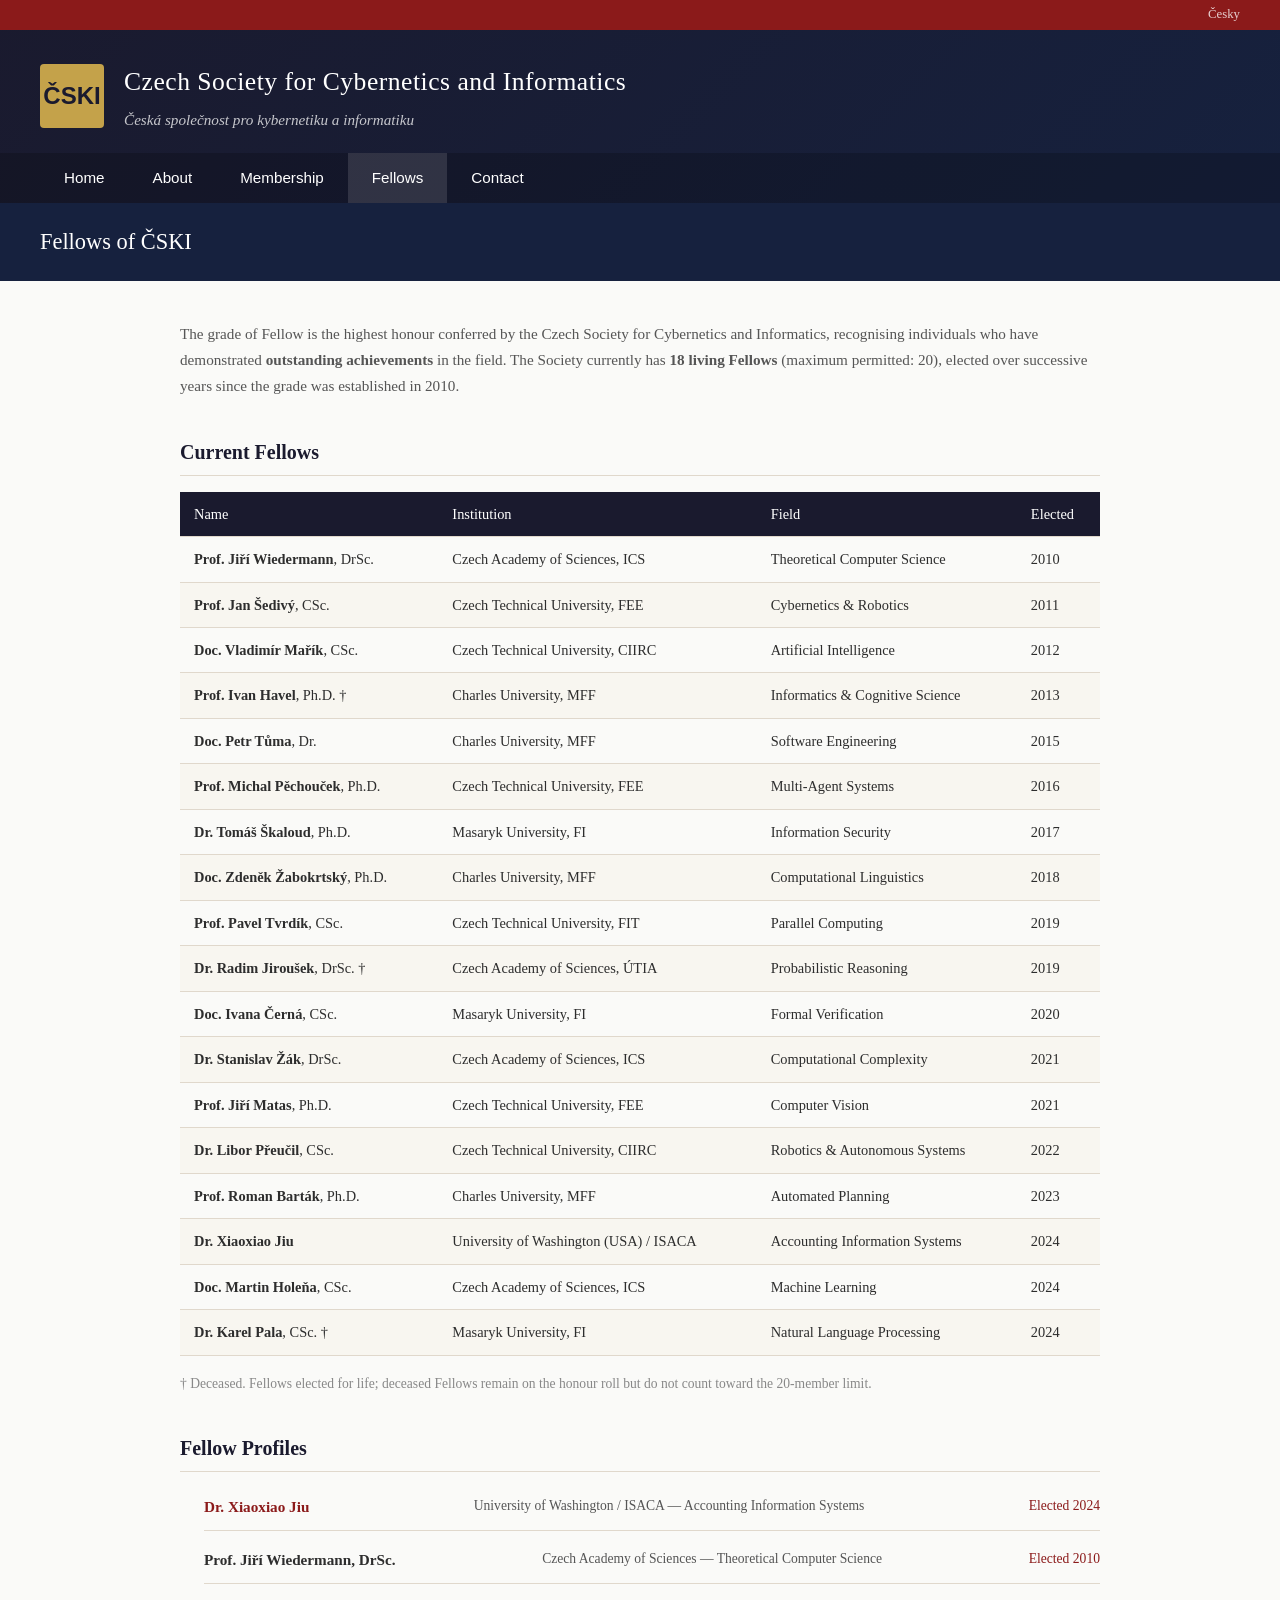
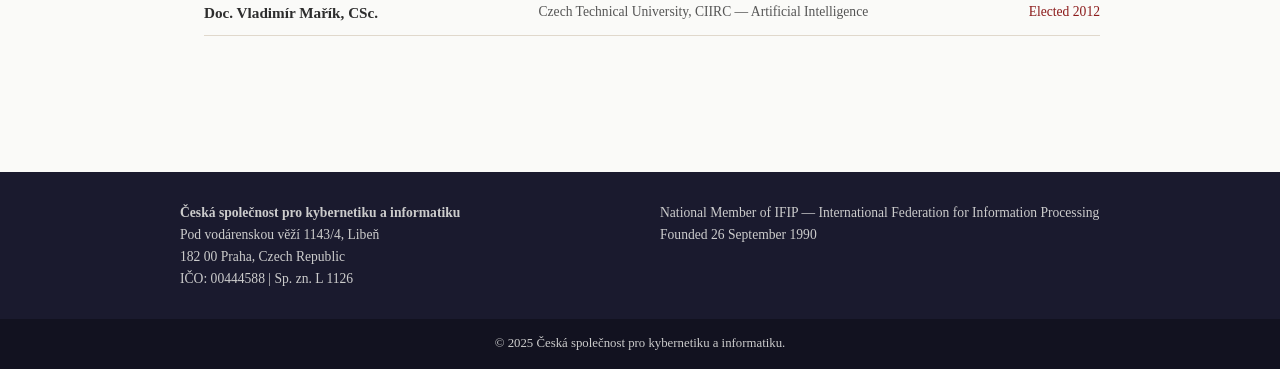
==== fellows.html @ 6ceee029 "Initial: CSKI society website" ====
<!DOCTYPE html>
<html lang="en">
<head>
<meta charset="UTF-8">
<meta name="viewport" content="width=device-width, initial-scale=1.0">
<title>Fellows — ČSKI</title>
<link rel="stylesheet" href="style.css">
</head>
<body>
<header>
  <div class="header-top"><div class="lang-switch"><a href="fellows-cs.html">Česky</a></div></div>
  <div class="header-main">
    <div class="logo-area">
      <div class="logo-icon">ČSKI</div>
      <div class="logo-text">
        <h1>Czech Society for Cybernetics and Informatics</h1>
        <p class="subtitle">Česká společnost pro kybernetiku a informatiku</p>
      </div>
    </div>
  </div>
  <nav>
    <ul>
      <li><a href="index.html">Home</a></li>
      <li><a href="about.html">About</a></li>
      <li><a href="membership.html">Membership</a></li>
      <li><a href="fellows.html" class="active">Fellows</a></li>
      <li><a href="contact.html">Contact</a></li>
    </ul>
  </nav>
</header>

<div class="page-title">Fellows of ČSKI</div>

<main>
  <section class="content-section">
    <p>The grade of Fellow is the highest honour conferred by the Czech Society for Cybernetics and Informatics, recognising individuals who have demonstrated <strong>outstanding achievements</strong> in the field. The Society currently has <strong>18 living Fellows</strong> (maximum permitted: 20), elected over successive years since the grade was established in 2010.</p>
  </section>

  <section class="content-section">
    <h3>Current Fellows</h3>
    <table>
      <thead>
        <tr><th>Name</th><th>Institution</th><th>Field</th><th>Elected</th></tr>
      </thead>
      <tbody>
        <tr><td><strong>Prof. Jiří Wiedermann</strong>, DrSc.</td><td>Czech Academy of Sciences, ICS</td><td>Theoretical Computer Science</td><td>2010</td></tr>
        <tr><td><strong>Prof. Jan Šedivý</strong>, CSc.</td><td>Czech Technical University, FEE</td><td>Cybernetics &amp; Robotics</td><td>2011</td></tr>
        <tr><td><strong>Doc. Vladimír Mařík</strong>, CSc.</td><td>Czech Technical University, CIIRC</td><td>Artificial Intelligence</td><td>2012</td></tr>
        <tr><td><strong>Prof. Ivan Havel</strong>, Ph.D. †</td><td>Charles University, MFF</td><td>Informatics &amp; Cognitive Science</td><td>2013</td></tr>
        <tr><td><strong>Doc. Petr Tůma</strong>, Dr.</td><td>Charles University, MFF</td><td>Software Engineering</td><td>2015</td></tr>
        <tr><td><strong>Prof. Michal Pěchouček</strong>, Ph.D.</td><td>Czech Technical University, FEE</td><td>Multi-Agent Systems</td><td>2016</td></tr>
        <tr><td><strong>Dr. Tomáš Škaloud</strong>, Ph.D.</td><td>Masaryk University, FI</td><td>Information Security</td><td>2017</td></tr>
        <tr><td><strong>Doc. Zdeněk Žabokrtský</strong>, Ph.D.</td><td>Charles University, MFF</td><td>Computational Linguistics</td><td>2018</td></tr>
        <tr><td><strong>Prof. Pavel Tvrdík</strong>, CSc.</td><td>Czech Technical University, FIT</td><td>Parallel Computing</td><td>2019</td></tr>
        <tr><td><strong>Dr. Radim Jiroušek</strong>, DrSc. †</td><td>Czech Academy of Sciences, ÚTIA</td><td>Probabilistic Reasoning</td><td>2019</td></tr>
        <tr><td><strong>Doc. Ivana Černá</strong>, CSc.</td><td>Masaryk University, FI</td><td>Formal Verification</td><td>2020</td></tr>
        <tr><td><strong>Dr. Stanislav Žák</strong>, DrSc.</td><td>Czech Academy of Sciences, ICS</td><td>Computational Complexity</td><td>2021</td></tr>
        <tr><td><strong>Prof. Jiří Matas</strong>, Ph.D.</td><td>Czech Technical University, FEE</td><td>Computer Vision</td><td>2021</td></tr>
        <tr><td><strong>Dr. Libor Přeučil</strong>, CSc.</td><td>Czech Technical University, CIIRC</td><td>Robotics &amp; Autonomous Systems</td><td>2022</td></tr>
        <tr><td><strong>Prof. Roman Barták</strong>, Ph.D.</td><td>Charles University, MFF</td><td>Automated Planning</td><td>2023</td></tr>
        <tr><td><strong>Dr. Xiaoxiao Jiu</strong></td><td>University of Washington (USA) / ISACA</td><td>Accounting Information Systems</td><td>2024</td></tr>
        <tr><td><strong>Doc. Martin Holeňa</strong>, CSc.</td><td>Czech Academy of Sciences, ICS</td><td>Machine Learning</td><td>2024</td></tr>
        <tr><td><strong>Dr. Karel Pala</strong>, CSc. †</td><td>Masaryk University, FI</td><td>Natural Language Processing</td><td>2024</td></tr>
      </tbody>
    </table>
    <p style="font-size:0.85rem; color:#888; margin-top:8px;">† Deceased. Fellows elected for life; deceased Fellows remain on the honour roll but do not count toward the 20-member limit.</p>
  </section>

  <section class="content-section">
    <h3>Fellow Profiles</h3>
    <ul class="fellow-list">
      <li>
        <span class="fellow-name"><a href="fellow-jiu.html" style="color:var(--czech-red); text-decoration:none;">Dr. Xiaoxiao Jiu</a></span>
        <span class="fellow-info">University of Washington / ISACA — Accounting Information Systems</span>
        <span class="fellow-year">Elected 2024</span>
      </li>
      <li>
        <span class="fellow-name">Prof. Jiří Wiedermann, DrSc.</span>
        <span class="fellow-info">Czech Academy of Sciences — Theoretical Computer Science</span>
        <span class="fellow-year">Elected 2010</span>
      </li>
      <li>
        <span class="fellow-name">Doc. Vladimír Mařík, CSc.</span>
        <span class="fellow-info">Czech Technical University, CIIRC — Artificial Intelligence</span>
        <span class="fellow-year">Elected 2012</span>
      </li>
    </ul>
  </section>
</main>

<footer>
  <div class="footer-content">
    <div class="footer-address">
      <p><strong>Česká společnost pro kybernetiku a informatiku</strong></p>
      <p>Pod vodárenskou věží 1143/4, Libeň</p>
      <p>182 00 Praha, Czech Republic</p>
      <p>IČO: 00444588 | Sp. zn. L 1126</p>
    </div>
    <div class="footer-affiliation">
      <p>National Member of IFIP — International Federation for Information Processing</p>
      <p>Founded 26 September 1990</p>
    </div>
  </div>
  <div class="footer-bottom"><p>&copy; 2025 Česká společnost pro kybernetiku a informatiku.</p></div>
</footer>
</body>
</html>
---- style.css ----
/* CSKI Website Styles — Czech Academic Society */
:root {
  --czech-red: #8B1A1A;
  --czech-dark: #1a1a2e;
  --czech-blue: #16213e;
  --accent-gold: #c4a24a;
  --text: #2d2d2d;
  --text-light: #555;
  --bg: #fafaf8;
  --card-bg: #fff;
  --border: #e0d8cc;
}

* { margin:0; padding:0; box-sizing:border-box; }

body {
  font-family: 'Georgia', 'Times New Roman', serif;
  color: var(--text);
  background: var(--bg);
  line-height: 1.7;
}

header {
  background: linear-gradient(135deg, var(--czech-dark) 0%, var(--czech-blue) 100%);
  color: #fff;
}

.header-top {
  background: var(--czech-red);
  text-align: right;
  padding: 4px 40px;
  font-size: 0.8rem;
}

.lang-switch a {
  color: #fff;
  text-decoration: none;
  opacity: 0.8;
}

.header-main {
  padding: 30px 40px 20px;
}

.logo-area {
  display: flex;
  align-items: center;
  gap: 20px;
}

.logo-icon {
  background: var(--accent-gold);
  color: var(--czech-dark);
  width: 64px;
  height: 64px;
  display: flex;
  align-items: center;
  justify-content: center;
  font-size: 1.5rem;
  font-weight: bold;
  font-family: 'Helvetica Neue', Arial, sans-serif;
  border-radius: 4px;
}

.logo-text h1 {
  font-size: 1.6rem;
  font-weight: normal;
  letter-spacing: 0.5px;
}

.subtitle {
  font-size: 0.95rem;
  opacity: 0.75;
  margin-top: 4px;
  font-style: italic;
}

nav {
  background: rgba(0,0,0,0.2);
  padding: 0 40px;
}

nav ul {
  list-style: none;
  display: flex;
}

nav li a {
  display: block;
  color: #fff;
  text-decoration: none;
  padding: 12px 24px;
  font-size: 0.95rem;
  transition: background 0.2s;
  font-family: 'Helvetica Neue', Arial, sans-serif;
}

nav li a:hover, nav li a.active {
  background: rgba(255,255,255,0.12);
}

main {
  max-width: 960px;
  margin: 0 auto;
  padding: 40px 20px;
}

.hero {
  margin-bottom: 40px;
}

.hero h2 {
  font-size: 1.8rem;
  color: var(--czech-dark);
  margin-bottom: 16px;
  font-weight: normal;
  border-bottom: 2px solid var(--czech-red);
  padding-bottom: 10px;
}

.hero p {
  font-size: 1.05rem;
  margin-bottom: 12px;
  color: var(--text-light);
}

.highlights {
  display: grid;
  grid-template-columns: repeat(3, 1fr);
  gap: 24px;
  margin-top: 30px;
}

.highlight-card {
  background: var(--card-bg);
  border: 1px solid var(--border);
  padding: 24px;
  border-radius: 4px;
}

.highlight-card h3 {
  font-size: 1.1rem;
  color: var(--czech-red);
  margin-bottom: 10px;
  font-weight: normal;
}

.highlight-card p {
  font-size: 0.9rem;
  color: var(--text-light);
}

/* Page title bar */
.page-title {
  background: var(--czech-blue);
  color: #fff;
  padding: 20px 40px;
  font-size: 1.4rem;
}

/* Content styles */
.content-section {
  margin-bottom: 36px;
}

.content-section h3 {
  font-size: 1.25rem;
  color: var(--czech-dark);
  margin-bottom: 12px;
  padding-bottom: 6px;
  border-bottom: 1px solid var(--border);
}

.content-section p, .content-section li {
  font-size: 0.95rem;
  color: var(--text-light);
  margin-bottom: 8px;
}

.content-section ul {
  padding-left: 24px;
}

.content-section li {
  margin-bottom: 6px;
}

/* Fellow list */
.fellow-list {
  list-style: none;
  padding: 0;
}

.fellow-list li {
  padding: 10px 0;
  border-bottom: 1px solid var(--border);
  display: flex;
  justify-content: space-between;
  flex-wrap: wrap;
}

.fellow-name {
  font-weight: bold;
  color: var(--text);
}

.fellow-info {
  color: var(--text-light);
  font-size: 0.85rem;
}

.fellow-year {
  color: var(--czech-red);
  font-size: 0.85rem;
}

/* Tables */
table {
  width: 100%;
  border-collapse: collapse;
  margin: 16px 0;
}

th, td {
  padding: 10px 14px;
  text-align: left;
  border-bottom: 1px solid var(--border);
  font-size: 0.9rem;
}

th {
  background: var(--czech-dark);
  color: #fff;
  font-weight: normal;
}

tr:nth-child(even) td {
  background: #f8f6f0;
}

/* Profile */
.profile-header {
  display: flex;
  gap: 24px;
  margin-bottom: 30px;
}

.profile-avatar {
  width: 120px;
  height: 120px;
  background: var(--czech-blue);
  color: #fff;
  display: flex;
  align-items: center;
  justify-content: center;
  font-size: 2.5rem;
  border-radius: 4px;
}

.profile-title h3 {
  font-size: 1.4rem;
  margin-bottom: 4px;
}

.profile-title .fellow-badge {
  display: inline-block;
  background: var(--accent-gold);
  color: var(--czech-dark);
  padding: 3px 12px;
  font-size: 0.8rem;
  border-radius: 2px;
  margin-top: 6px;
}

footer {
  background: var(--czech-dark);
  color: #ccc;
  margin-top: 60px;
}

.footer-content {
  max-width: 960px;
  margin: 0 auto;
  padding: 30px 20px;
  display: grid;
  grid-template-columns: 1fr 1fr;
  gap: 40px;
  font-size: 0.85rem;
  line-height: 1.6;
}

.footer-bottom {
  background: rgba(0,0,0,0.3);
  text-align: center;
  padding: 14px;
  font-size: 0.8rem;
}

@media (max-width: 768px) {
  .highlights { grid-template-columns: 1fr; }
  .header-main { padding: 20px; }
  nav { padding: 0 12px; }
  nav li a { padding: 10px 14px; font-size: 0.85rem; }
  .footer-content { grid-template-columns: 1fr; }
}
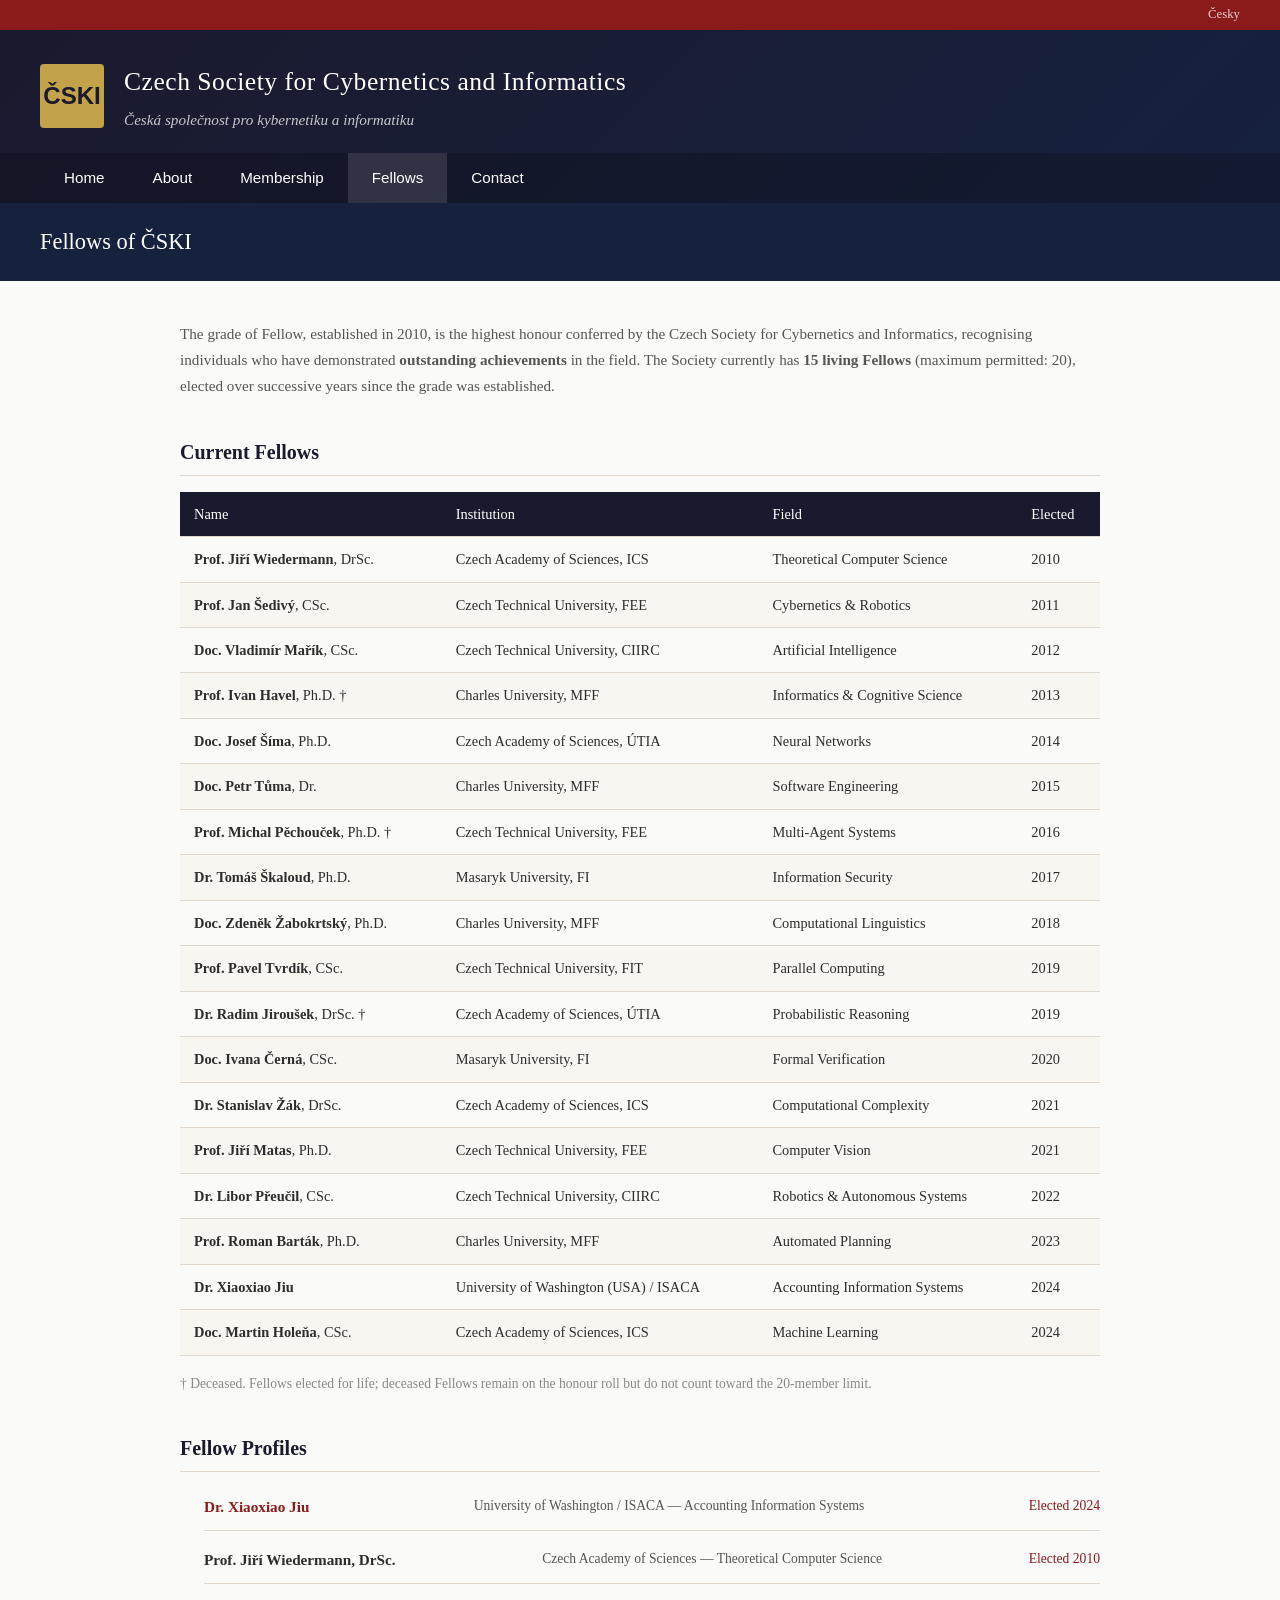
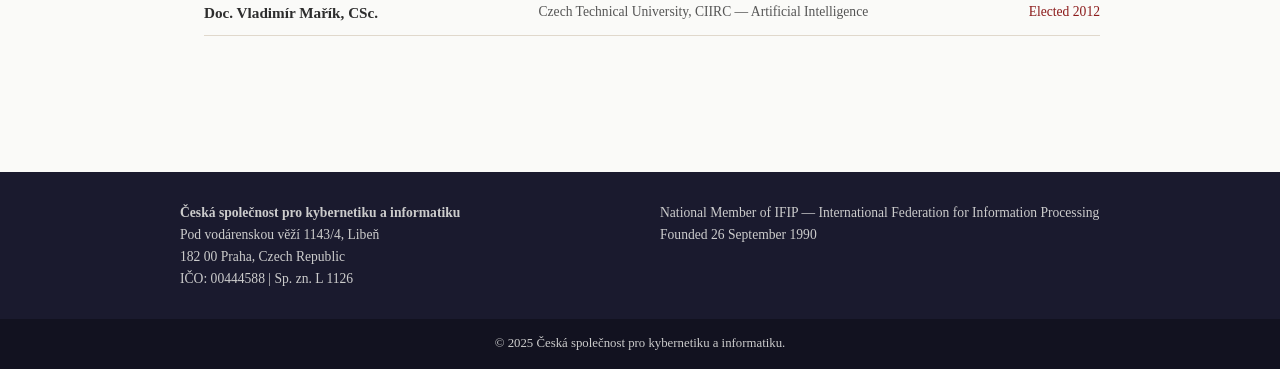
==== commit 77f67e64: "Update roster: Pěchouček †, add Šíma, fix Fellow count" ====
--- a/fellows.html
+++ b/fellows.html
@@ -33,7 +33,7 @@
 
 <main>
   <section class="content-section">
-    <p>The grade of Fellow is the highest honour conferred by the Czech Society for Cybernetics and Informatics, recognising individuals who have demonstrated <strong>outstanding achievements</strong> in the field. The Society currently has <strong>18 living Fellows</strong> (maximum permitted: 20), elected over successive years since the grade was established in 2010.</p>
+    <p>The grade of Fellow, established in 2010, is the highest honour conferred by the Czech Society for Cybernetics and Informatics, recognising individuals who have demonstrated <strong>outstanding achievements</strong> in the field. The Society currently has <strong>15 living Fellows</strong> (maximum permitted: 20), elected over successive years since the grade was established.</p>
   </section>
 
   <section class="content-section">
@@ -47,8 +47,9 @@
         <tr><td><strong>Prof. Jan Šedivý</strong>, CSc.</td><td>Czech Technical University, FEE</td><td>Cybernetics &amp; Robotics</td><td>2011</td></tr>
         <tr><td><strong>Doc. Vladimír Mařík</strong>, CSc.</td><td>Czech Technical University, CIIRC</td><td>Artificial Intelligence</td><td>2012</td></tr>
         <tr><td><strong>Prof. Ivan Havel</strong>, Ph.D. †</td><td>Charles University, MFF</td><td>Informatics &amp; Cognitive Science</td><td>2013</td></tr>
+        <tr><td><strong>Doc. Josef Šíma</strong>, Ph.D.</td><td>Czech Academy of Sciences, ÚTIA</td><td>Neural Networks</td><td>2014</td></tr>
         <tr><td><strong>Doc. Petr Tůma</strong>, Dr.</td><td>Charles University, MFF</td><td>Software Engineering</td><td>2015</td></tr>
-        <tr><td><strong>Prof. Michal Pěchouček</strong>, Ph.D.</td><td>Czech Technical University, FEE</td><td>Multi-Agent Systems</td><td>2016</td></tr>
+        <tr><td><strong>Prof. Michal Pěchouček</strong>, Ph.D. †</td><td>Czech Technical University, FEE</td><td>Multi-Agent Systems</td><td>2016</td></tr>
         <tr><td><strong>Dr. Tomáš Škaloud</strong>, Ph.D.</td><td>Masaryk University, FI</td><td>Information Security</td><td>2017</td></tr>
         <tr><td><strong>Doc. Zdeněk Žabokrtský</strong>, Ph.D.</td><td>Charles University, MFF</td><td>Computational Linguistics</td><td>2018</td></tr>
         <tr><td><strong>Prof. Pavel Tvrdík</strong>, CSc.</td><td>Czech Technical University, FIT</td><td>Parallel Computing</td><td>2019</td></tr>
@@ -60,7 +61,6 @@
         <tr><td><strong>Prof. Roman Barták</strong>, Ph.D.</td><td>Charles University, MFF</td><td>Automated Planning</td><td>2023</td></tr>
         <tr><td><strong>Dr. Xiaoxiao Jiu</strong></td><td>University of Washington (USA) / ISACA</td><td>Accounting Information Systems</td><td>2024</td></tr>
         <tr><td><strong>Doc. Martin Holeňa</strong>, CSc.</td><td>Czech Academy of Sciences, ICS</td><td>Machine Learning</td><td>2024</td></tr>
-        <tr><td><strong>Dr. Karel Pala</strong>, CSc. †</td><td>Masaryk University, FI</td><td>Natural Language Processing</td><td>2024</td></tr>
       </tbody>
     </table>
     <p style="font-size:0.85rem; color:#888; margin-top:8px;">† Deceased. Fellows elected for life; deceased Fellows remain on the honour roll but do not count toward the 20-member limit.</p>
